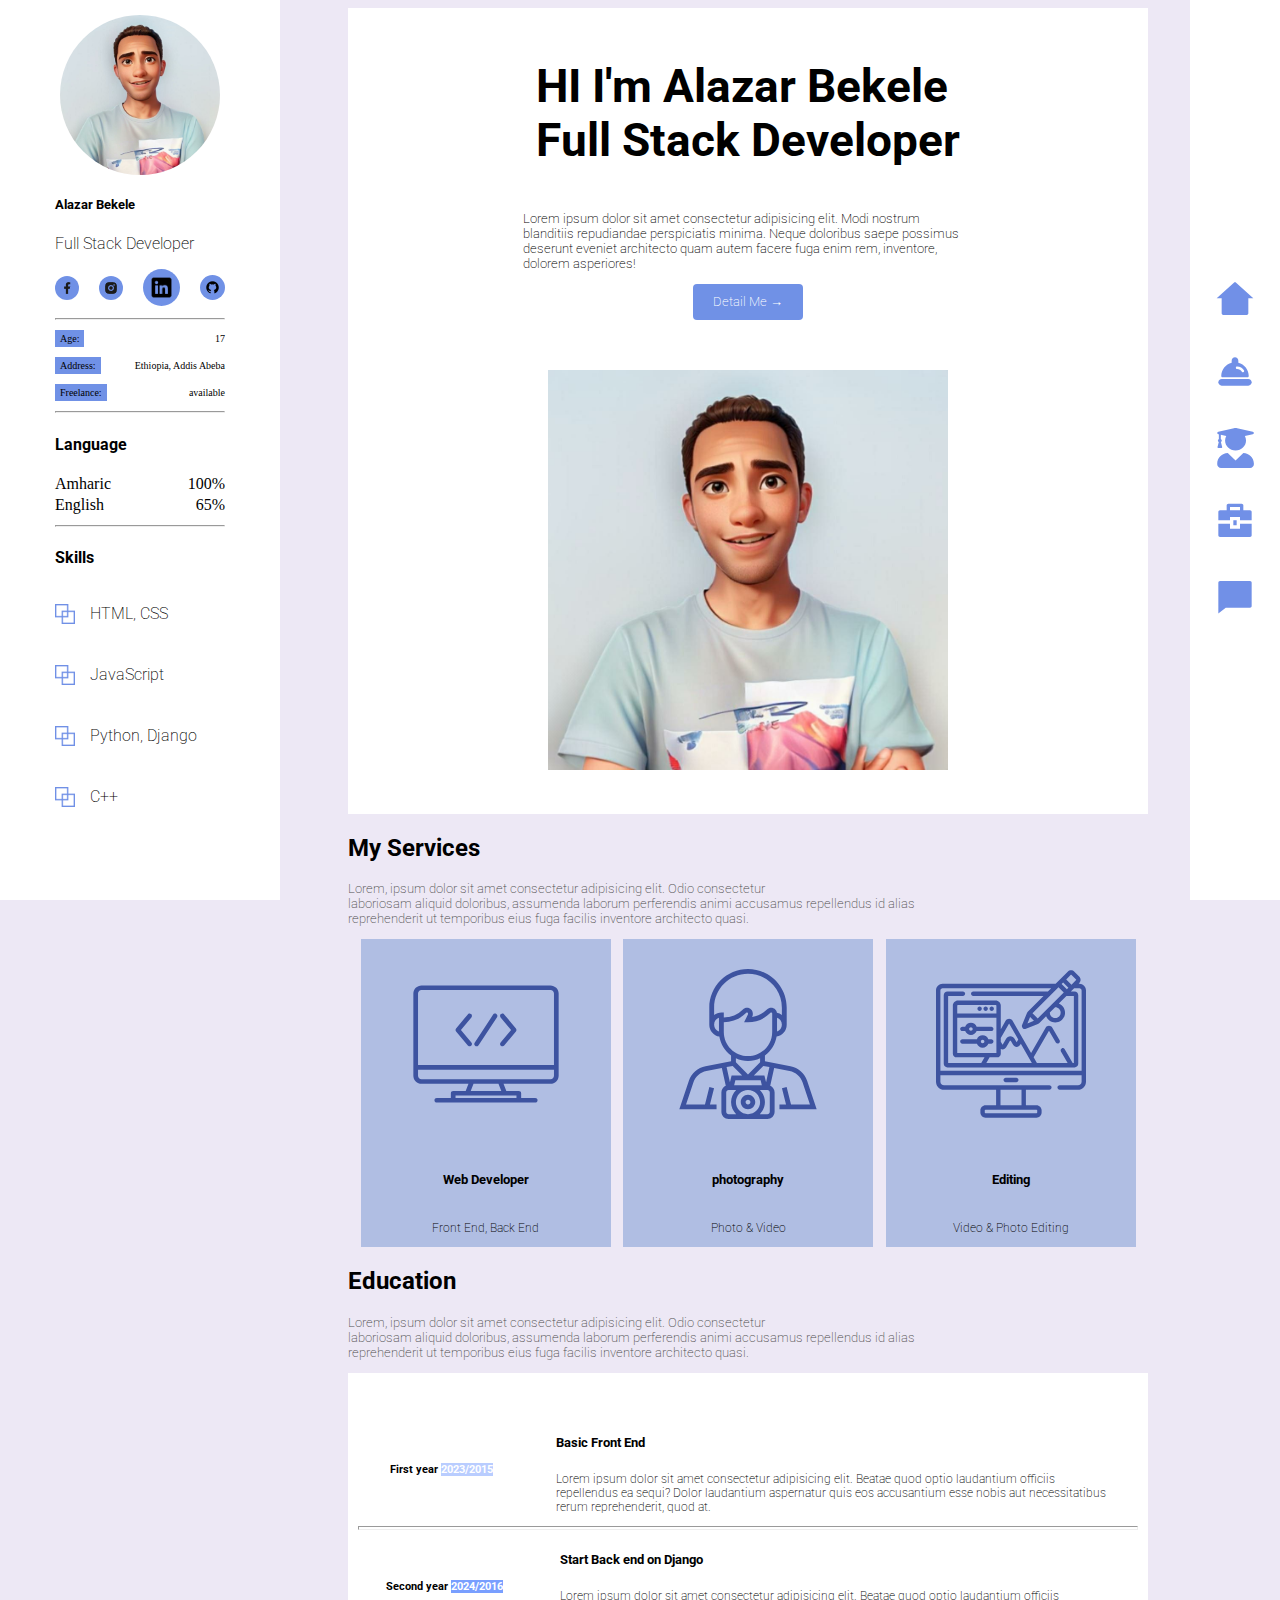
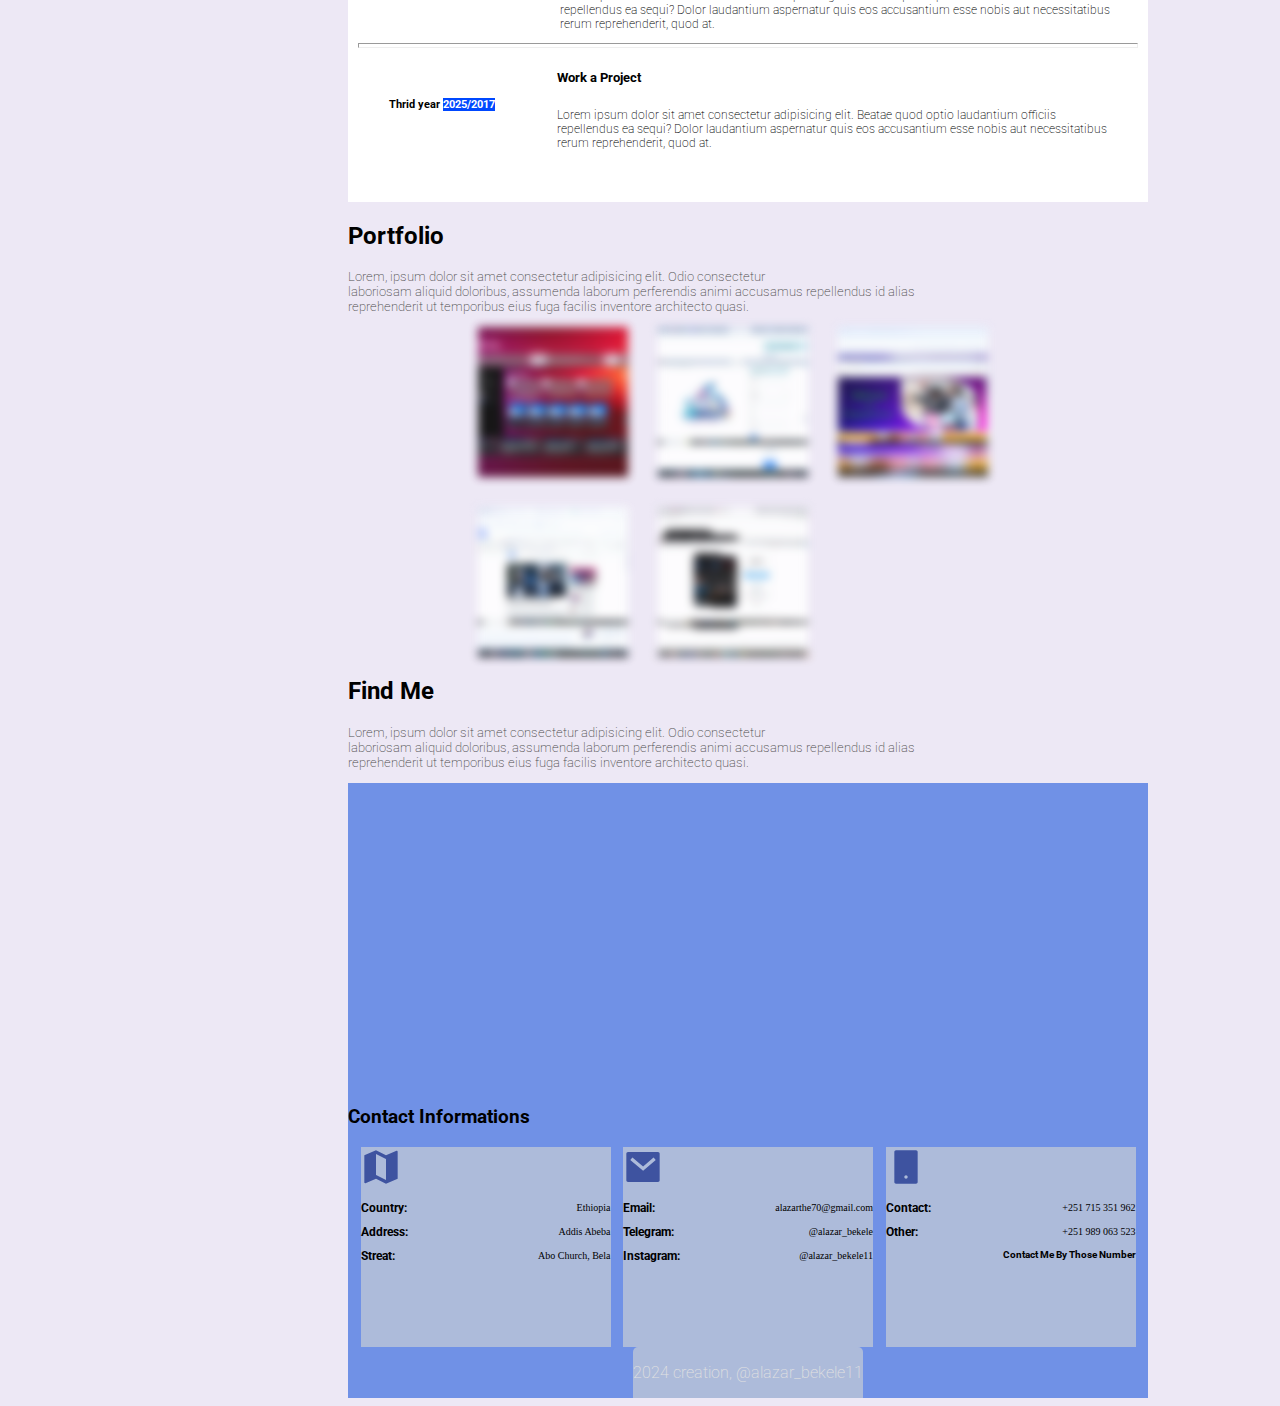
==== index.html @ e0a1e21d "onclick JS side bar" ====
<!DOCTYPE html>
<html lang="en">

<head>

    <meta charset="UTF-8">
    <meta name="viewport" content="width=device-width, initial-scale=1.0">
    
    <title>Alazar Bekele Portfolio Site</title>

    <!-- X icon -->
     <link style="border-radius: 50%;" rel="shortcut icon" type="x-icon" href="Container/Xicon/Myimage.jpg">

    <!-- CSS Design Link -->
     <link rel="stylesheet" href="Container/Design.css">
     <link rel="stylesheet" href="Container/font.css">

    <!-- Responsive Design css link -->
     <link rel="stylesheet" href="Container/Responsive.css">

    <!-- font link -->
    <link rel="preconnect" href="https://fonts.googleapis.com">
    <link rel="preconnect" href="https://fonts.gstatic.com" crossorigin>
    <link href="https://fonts.googleapis.com/css2?family=Roboto:wght@700&display=swap" rel="stylesheet">


    <link rel="preconnect" href="https://fonts.googleapis.com">
    <link rel="preconnect" href="https://fonts.gstatic.com" crossorigin>
    <link href="https://fonts.googleapis.com/css2?family=Roboto:wght@200&display=swap" rel="stylesheet">

    <!-- Scroll cost -->

    <style>
        ::-webkit-scrollbar {
            width: 10px;
        }
        ::-webkit-scrollbar-track {
            background-color: transparent;
        }
        ::-webkit-scrollbar-thumb {
            background: #7091E6;
            border-radius: 10px;
        }
    </style>


     <!-- Bootstrap Letest -->
     <link href="https://cdn.jsdelivr.net/npm/bootstrap@5.0.2/dist/css/bootstrap.min.css" rel="stylesheet" integrity="sha384-EVSTQN3/azprG1Anm3QDgpJLIm9Nao0Yz1ztcQTwFspd3yD65VohhpuuCOmLASjC" crossorigin="anonymous">

     <script src="https://cdn.jsdelivr.net/npm/@popperjs/core@2.9.2/dist/umd/popper.min.js" integrity="sha384-IQsoLXl5PILFhosVNubq5LC7Qb9DXgDA9i+tQ8Zj3iwWAwPtgFTxbJ8NT4GN1R8p" crossorigin="anonymous"></script>
     <script src="https://cdn.jsdelivr.net/npm/bootstrap@5.0.2/dist/js/bootstrap.min.js" integrity="sha384-cVKIPhGWiC2Al4u+LWgxfKTRIcfu0JTxR+EQDz/bgldoEyl4H0zUF0QKbrJ0EcQF" crossorigin="anonymous"></script>



</head>

<body style="background-color: #EDE8F5;">

    
        <!-- <div class="loadingHear" id="loadID">

            <img class="MainLoading" src="Container/loading/loading.gif" alt="">

        </div> -->

    <div class="PortofiloContainer">


        <div class="sidebarContainer shadow-sm p-3 mb-5 bg-body">

            <div class="ContainerPofile" id="ContainerPofileID">

                <img class="ImageProfile" src="Container/Xicon/Myimage.jpg" alt="">

                <div>

                    <div class="text-center pt-3">

                        <h5 class="roboto">Alazar Bekele</h5>

                        <p class="roboto_light text-secondary">Full Stack Developer</p>

                    </div>


                  <div class="social_media_icons">

                    <a href="https://www.facebook.com/profile.php?id=61560886209060"><img class="social_icons" src="Container/Icon/social_media/facebook.png" alt=""></a>
                    <a href="https://www.instagram.com/alazar_bekele11/"><img class="social_icons" src="Container/Icon/social_media/instagram.png" alt=""></a>
                    <a href="https://www.linkedin.com/in/alazar-bekele-8aa7992b6/"><img style="width: 27px;" class="social_icons" src="Container/Icon/social_media/linkedin (2).png" alt=""></a>
                    <a href="https://github.com/AlazarBekele"><img class="social_icons" src="Container/Icon/social_media/github.png" alt=""></a>

                  </div>

                  <hr class="bg-primary">

                  <div class="aboutSide">

                    <p class="Detailabout"><span class="bgcolor">Age: </span><span>17</span></p>
                    <p class="Detailabout"><span class="bgcolor">Address: </span><span>Ethiopia, Addis Abeba</span></p>
                    <p class="Detailabout"><span class="bgcolor">Freelance: </span><span class="text-success">available</span></p>

                  </div>

                  <hr class="bg-primary">



                  <div class="pb-3">

                        <h4 class="roboto pb-3">Language</h4>

                        <div class="pb-3">

                            <div class="skillShow pb-1">

                                <label for="skill roboto_light">Amharic</label>

                                <label for="skill">100%</label>

                            </div>

                            <div class="progress" style="height: 3px;" id="skill">

                                <div class="progress-bar" role="progressbar" style="width: 100%;" aria-valuenow="25" aria-valuemin="0" aria-valuemax="100"></div>
        
                            </div>

                        </div>

                        <div class="pb-3">

                            <div class="skillShow pb-1">

                                <label for="skill roboto_light">English</label>

                                <label for="skill">65%</label>

                            </div>

                            <div class="progress" style="height: 3px;" id="skill">

                                <div class="progress-bar" role="progressbar" style="width: 65%;" aria-valuenow="25" aria-valuemin="0" aria-valuemax="100"></div>
        
                            </div>

                        </div>

                  </div>

                  <hr class="bg-primary">

                  <div>

                    <h4 class="roboto pb-3">Skills</h4>

                    <div class="">


                        <div class="skillholder">

                            <img class="iconsColor" src="Container/Icon/Skill/skill.png" alt="">
                            <p class="m-0 roboto_light">HTML, CSS</p>
    
                        </div>
                        
                        <div class="skillholder">
    
                            <img class="iconsColor" src="Container/Icon/Skill/skill.png" alt="">
                            <p class="m-0 roboto_light">JavaScript</p>
    
                        </div> 
    
                        <div class="skillholder">
    
                            <img class="iconsColor" src="Container/Icon/Skill/skill.png" alt="">
                            <p class="m-0 roboto_light">Python, Django</p>
    
                        </div> 
    
                        <div class="skillholder">
    
                            <img class="iconsColor" src="Container/Icon/Skill/skill.png" alt="">
                            <p class="m-0 roboto_light">C++</p>
    
                        </div> 


                    </div>

                  </div>



                </div>

            </div>

            <img oncli class="hum" id="humbergerIcon" onclick="SideBarHumMenu()" src="Container/Icon/Hum Berger/hub Berger.png" alt="">

        </div>



            <div class="ContainerMainRight pt-5">


                <div class="MainBody">


                    <div data-bs-spy="scroll" data-bs-target="#list-example" data-bs-offset="0" class="scrollspy-example" tabindex="0">
                        
                    
                            <div>


                                <div class="backgroundColor landing_page " id="list-item-1">

                                    <div class="textContainer">

        
                                        <h1 class="roboto landingText">HI I'm Alazar Bekele <br> <span class="text-primary">Full Stack </span>Developer</h1>
        
                                        <p class="aboutMe roboto_light">Lorem ipsum dolor sit amet consectetur adipisicing elit. Modi nostrum blanditiis repudiandae perspiciatis minima. Neque doloribus saepe possimus deserunt eveniet architecto quam autem facere fuga enim rem, inventore, dolorem asperiores!</p>
        
                                        <div>
        
                                            <a class="text-decoration-none text-light" href="https://github.com/AlazarBekele"><button class="DetailME roboto_light">Detail Me →</button></a>
        
                                        </div>
        
                                    </div>
        
                                    <div class="landingPageImage">
        
                                        <img class="landingIMG" src="Container/Xicon/Myimage.jpg">
        
                                    </div>
        
                                </div>
        
        
                                <div class="service" id="list-item-2">
        
                                    <div class="servgird pb-5">
        
                                        <h2 class="text-center roboto pt-5 pb-2">My Services</h2>
            
                                        <p class="text-center roboto_light serviceText">Lorem, ipsum dolor sit amet consectetur adipisicing elit. Odio consectetur <br> laboriosam aliquid doloribus, assumenda laborum perferendis animi accusamus repellendus id alias <br> reprehenderit ut temporibus eius fuga facilis inventore architecto quasi.</p>
            
                                    </div>
            
            
                                    <div class="CardFlex pb-3">
            
                                        <div class="CardContainer">
            
                                            <div class="Card1">
                
                                                <img class="CardFilter" src="Container/Icon/Service/coding.svg">
                
                                                <h5 class="roboto text-center">Web Developer</h5>
                
                                                <p class="roboto_light cardText text-center text-dark">Front End, Back End</p>
                
                                            </div>
                
                                        </div>
                
                                        <div class="CardContainer">
                
                                            <div class="Card1">
                
                                                <img class="CardFilter" src="Container/Icon/Service/Photographer.svg">
                
                                                <h5 class="roboto text-center">photography</h5>
                
                                                <p class="roboto_light cardText text-center text-dark">Photo & Video</p>
                
                                            </div>
                
                                        </div>
                
                                        <div class="CardContainer">
                
                                            <div class="Card1">
                
                                                <img class="CardFilter" src="Container/Icon/Service/illustration.svg">
                
                                                <h5 class="roboto text-center">Editing</h5>
                
                                                <p class="roboto_light cardText text-center text-dark">Video & Photo Editing</p>
                
                                            </div>
                
                                        </div>
            
                                    </div>
        
                                </div>
        
                            
                                <div class="EducationSection pb-5" id="list-item-3">

                                    <div class="servgird">

                                        <h2 class="text-center roboto pt-5 pb-2">Education</h2>
            
                                        <p class="text-center roboto_light serviceText pb-5">Lorem, ipsum dolor sit amet consectetur adipisicing elit. Odio consectetur <br> laboriosam aliquid doloribus, assumenda laborum perferendis animi accusamus repellendus id alias <br> reprehenderit ut temporibus eius fuga facilis inventore architecto quasi.</p>

                                    </div>
        
                                    
        
                                    <div class="EducationContainer">
        
                                        <div class="EducationFlex p-4">
        
                                            <div>
        
                                                <h6 class="roboto">First year <span class="p-1 datebg1">2023/2015</span></h6>
        
                                            </div>
        
                                            <div>
        
                                                <h5 class="roboto">Basic Front End</h5>
        
                                                <p class="EducationDetail roboto_light">Lorem ipsum dolor sit amet consectetur adipisicing elit. Beatae quod optio laudantium officiis repellendus ea sequi? Dolor laudantium aspernatur quis eos accusantium esse nobis aut necessitatibus rerum reprehenderit, quod at.</p>
        
                                            </div>
        
                                        </div>
        
        
                                        <hr style="height: 2px;" class="w-50 hrFlex bg-primary">
        
        
                                        <div class="EducationFlex p-4">
        
                                            <div>
        
                                                <h6 class="roboto">Second year <span class="p-1 datebg2">2024/2016</span></h6>
        
                                            </div>
        
                                            <div>
        
                                                <h5 class="roboto">Start Back end on Django</h5>
        
                                                <p class="EducationDetail roboto_light">Lorem ipsum dolor sit amet consectetur adipisicing elit. Beatae quod optio laudantium officiis repellendus ea sequi? Dolor laudantium aspernatur quis eos accusantium esse nobis aut necessitatibus rerum reprehenderit, quod at.</p>
        
                                            </div>
        
                                        </div>
        
        
                                        <hr style="height: 3px;" class="w-50 hrFlex bg-primary">
        
        
                                        <div class="EducationFlex p-4">
        
                                            <div>
        
                                                <h6 class="roboto">Thrid year <span class="p-1 datebg3">2025/2017</span></h6>
        
                                            </div>
        
                                            <div>
        
                                                <h5 class="roboto">Work a Project</h5>
        
                                                <p class="EducationDetail roboto_light">Lorem ipsum dolor sit amet consectetur adipisicing elit. Beatae quod optio laudantium officiis repellendus ea sequi? Dolor laudantium aspernatur quis eos accusantium esse nobis aut necessitatibus rerum reprehenderit, quod at.</p>
        
                                            </div>
        
                                        </div>
        
                                    </div>
        
                                </div>
        
        
                                <div class="PortfolioSections pb-5" id="list-item-4">

                                    <div class="servgird">

                                            <h2 class="roboto text-center">Portfolio</h2>
            
                                        <p class="text-center roboto_light serviceText">Lorem, ipsum dolor sit amet consectetur adipisicing elit. Odio consectetur <br> laboriosam aliquid doloribus, assumenda laborum perferendis animi accusamus repellendus id alias <br> reprehenderit ut temporibus eius fuga facilis inventore architecto quasi.</p>

                                    </div>
        
                                    
        
                                    <div class="PortfolioContainer pt-5">
        
                                        <div class="portoContainer">
        
                                            <img class="ProtImg" src="Container/Icon/IMGPortfolio/prot1.jpg" alt="">
                                            <img class="ProtImg" src="Container/Icon/IMGPortfolio/porto2.jpg">
                                            <img class="ProtImg" src="Container/Icon/IMGPortfolio/porto3.jpg">
                                            <img class="ProtImg" src="Container/Icon/IMGPortfolio/porto4.jpg">
                                            <img class="ProtImg" src="Container/Icon/IMGPortfolio/porto5.jpg">
                                            
                                        </div>
        
                                    </div>
                                    
                                </div>


                            </div>
                            

                    </div>

                            
                        
                        <div class="MapContainer pt-4" id="list-item-5">

                            <div class="servgird">

                                    <h2 class="roboto text-center">Find Me</h2>
            
                                <p class="text-center roboto_light serviceText pb-5">Lorem, ipsum dolor sit amet consectetur adipisicing elit. Odio consectetur <br> laboriosam aliquid doloribus, assumenda laborum perferendis animi accusamus repellendus id alias <br> reprehenderit ut temporibus eius fuga facilis inventore architecto quasi.</p>

                            </div>

                            

                            <div class="Map">

                                <iframe class="MainMap" src="https://www.google.com/maps/embed?pb=!1m18!1m12!1m3!1d3827.2743149105872!2d38.7778755748844!3d9.050718641011494!2m3!1f0!2f0!3f0!3m2!1i1024!2i768!4f13.1!3m3!1m2!1s0x164b8fa039121d0f%3A0x222d2a75f9a72a03!2sAbo%20Church%2C%20Addis%20Ababa!5e1!3m2!1sen!2set!4v1737661080186!5m2!1sen!2set" width="400" height="300" style="border:0;" allowfullscreen="" loading="lazy" referrerpolicy="no-referrer-when-downgrade"></iframe>

                                <h3 class="text-center text-light roboto pt-2 pb-4">Contact Informations</h3>

                                <div class="ContactFlexCOntainer pb-5">

                                    <div class="ContactCard">
    
                                        <div class="ContactInfo p-4">
    
                                            <div class="d-flex justify-content-center pb-3">
    
                                                <img class="locationIcon" src="Container/Icon/Footer/location.svg" alt="">
    
                                            </div>
    
    
                                                <div class="aboutSide">
    
                                                    <p class="Detailabout"><span class="roboto contSize">Country: </span><span>Ethiopia</span></p>
                                                    <p class="Detailabout"><span class="roboto contSize">Address: </span><span>Addis Abeba</span></p>
                                                    <p class="Detailabout"><span class="roboto contSize">Streat: </span><span class="">Abo Church, Bela</span></p>
                                
                                                </div>
    
                                        </div>
    
                                    </div>
    
                                    
    
                                    <div class="ContactCard">
        
                                        <div class="ContactInfo p-4">
    
                                            <div class="d-flex justify-content-center pb-3">
    
                                                <img class="locationIcon" src="Container/Icon/Footer/mail.svg" alt="">
    
                                            </div>
    
    
                                                <div class="aboutSide">
    
                                                    <p class="Detailabout"><span class="roboto contSize">Email: </span><span>alazarthe70@gmail.com</span></p>
                                                    <p class="Detailabout"><span class="roboto contSize">Telegram: </span><span>@alazar_bekele</span></p>
                                                    <p class="Detailabout"><span class="roboto contSize">Instagram: </span><span class="">@alazar_bekele11</span></p>
                                
                                                </div>
    
                                        </div>
    
                                    </div>
    
    
    
                                    <div class="ContactCard">
        
                                        <div class="ContactInfo p-4">
    
                                            <div class="d-flex justify-content-center pb-3">
    
                                                <img class="locationIcon" src="Container/Icon/Footer/Mobile.svg" alt="">
    
                                            </div>
    
    
                                                <div class="aboutSide">
    
                                                    <p class="Detailabout"><span class="roboto contSize">Contact: </span><span>+251 715 351 962</span></p>
                                                    <p class="Detailabout"><span class="roboto contSize">Other: </span><span>+251 989 063 523</span></p>
                                                    <p class="Detailabout"><span class="roboto contSize"></span><span class="roboto">Contact Me By Those Number</span></p>
                                
                                                </div>
    
                                        </div>
    
                                    </div>

                                </div>


                                <div class="FinalFooterMessage">

                                    <div class="FooterContainer w-75 p-2">

                                        <p class="text-center m-0 roboto_light">2024 creation, @alazar_bekele11</p>

                                    </div>

                                </div>
    
                            </div>

                        </div>

        
                </div>


        
                <div class="rightBar">
        


                        <div id="list-example" class="FlexIcon">
                            <a href="#list-item-1"><img class="rightIconID" src="Container/Icon/RightBar/Home.svg" alt=""></a>
                            <a href="#list-item-2"><img class="rightIconID" class="serviceIC" src="Container/Icon/RightBar/service.svg" alt=""></a>
                            <a href="#list-item-3"><img class="rightIconID" src="Container/Icon/RightBar/cv.svg" alt=""></a>
                            <a href="#list-item-4"><img class="rightIconID" src="Container/Icon/RightBar/Portfolio.svg" alt=""></a>
                            <a href="#list-item-5"><img class="rightIconID" src="Container/Icon/RightBar/Contact.svg" alt=""></a>
                          </div>

                    
        
                </div>


            </div>



    </div>

    <script src="Container/function.js"></script>
    
</body>
</html>
---- Container/Design.css ----
body {
    padding-left: 350px;
}

/*  */

.hum {
    width: 25px;
    display: none;
}

.ContainerPofile {
    display: flex;
    flex-direction: column;
    justify-content: center;
    align-items: center;
}

.ImageProfile {
    width: 160px;
    border-radius: 50%;
    margin-top: 15px;
}
.sidebarContainer {
    display: flex;
    flex-direction: column;
    position: fixed;
    top: 0;
    left: 0;
    background-color: white;
    height: 100vh;
    width: 280px;
    overflow-y: auto;
    overflow-x: hidden;
}


/*  */

.backgroundColor {
    background-color: white;
}


/*  */

.ContainerMainRight {
    display: grid;
    grid-template-columns: 1fr 200px;
    gap: 10px;
}


/*  */

.landingIMG {
    width: 400px;
}

.landing_page {
    display: flex;
    justify-content: center;
    align-items: center;
}
.landingText {
    font-size: 46px;
}
.aboutMe {
    display: grid;
    grid-template-columns: 450px;
    font-size: 13px;
}
.DetailME {
    border: none;
    background-color: #7091E6;
    color: white;
    border-radius: 4px;
    padding: 10px 20px 10px 20px;
    font-size: 13px;
}

/*  */

.social_media_icons {
    display: flex;
    justify-content: space-around;
    align-items: center;
    gap: 20px;
}

.social_icons {
    background-color: #7091E6;
    padding: 5px;
    border-radius: 50%;
}

/*  */

.Detailabout {
    font-size: 13px;
    display: flex;
    justify-content: space-between;
    align-items: center;
}

.bgcolor {
    background-color: #7091E6;
    padding: 3px 5px 3px 5px;
}

.skillShow {
    display: flex;
    justify-content: space-between;
    align-items: center;
}

.skillholder {
    display: flex;
    align-items: center;
    gap: 15px;
    padding-bottom: 10px;
}

.iconsColor {
    filter: brightness(0) saturate(100%) invert(73%) sepia(40%) saturate(5207%) hue-rotate(196deg) brightness(91%) contrast(98%);
    width: 20px;
}


/*  */

.serviceText {
    font-size: 13px;
    color: rgb(80, 80, 80);
}

/*  */

.Card1 {
    width: 300px;
    background-color: #b0bee3;
    display: flex;
    flex-direction: column;
    justify-content: center;
    align-items: center;
}

.CardFilter {
    filter: brightness(0) saturate(100%) invert(31%) sepia(13%) saturate(2984%) hue-rotate(190deg) brightness(97%) contrast(90%);
    padding: 30px;
    width: 200px;
}

.cardText {
    font-size: 12px;
}

.CardFlex {
    display: flex;
    justify-content: space-evenly;
    align-items: center;
}

/*  */

.ProtImg {
    width: 200px;
    filter: blur(5px);
}

.ProtImg:hover {
    filter: blur(0px);
    transition: 0.5s;
    cursor: pointer;
}

.PortfolioContainer {
    display: flex;
    justify-content: center;
    align-items: center;
}

.portoContainer {
    display: grid;
    grid-template-columns: 230px 230px 230px 230px;
    row-gap: 30px;
    opacity: 90%;
}


/*  */

.rightBar {
    position: fixed;
    top: 0;
    right: 0;
    background-color: white;
    height: 100vh;
    width: 110px;
}


/*  */


.EducationContainer {
    background-color: white;
    padding: 40px 10px 40px 10px;
}

.EducationFlex {
    display: flex;
    justify-content: space-around;
    align-items: center;
}

.EducationDetail {
    display: grid;
    grid-template-columns: 550px;
    font-size: 12px;
}

.datebg1 {
    background-color: #b9cdff;
    color: white;
}

.datebg2 {
    background-color: #799fff;
    color: white;
}

.datebg3 {
    background-color: #0048ff;
    color: white;
}

.hrFlex {
    margin: auto;
}


/*  */

.Map {
    background-color: #7091E6;
}

.MainMap {
    width: 100%;
    margin: 0;
}

.ContactInfo {
    width: 290px;
    height: 230px;
    background-color: #ADBBDA;
}

.locationIcon {
    width: 60px;
    filter: brightness(0) saturate(100%) invert(30%) sepia(22%) saturate(2368%) hue-rotate(196deg) brightness(94%) contrast(87%);
}

.ContactCard {
    display: flex;
    justify-content: center;
    align-items: center;
}

.coreContact {
    display: flex;
    justify-content: space-between;
    align-items: center;
    gap: 80px;
}

.contSize {
    font-size: 15px;
}

.ContactFlexCOntainer {
    display: flex;
    justify-content: space-evenly;
    align-items: center;
}

.FinalFooterMessage {
    display: flex;
    justify-content: center;
    align-items: center;
}

.FooterContainer {
    background-color: #ADBBDA;
    color: rgb(225, 225, 225);
    border-top-left-radius: 5px;
    border-top-right-radius: 5px;
}


/*  */

.rightBar {
    display: flex;
    justify-content: center;
    align-items: center;
}

.serviceIC {
    width: 20px;
}

.FlexIcon {
    display: flex;
    gap: 30px;
    justify-content: center;
    align-items: center;
    flex-direction: column;
}

.rightIconID {
    width: 40px;
    filter: brightness(0) saturate(100%) invert(77%) sepia(68%) saturate(4992%) hue-rotate(199deg) brightness(97%) contrast(86%);
}


/*  */


.loadingHear {
    background-color: #206dc7;
    width: 100%;
    height: 100vh;
    position: fixed;
    top: 0;
    left: 0;
    z-index: 1;
    display: flex;
    justify-content: center;
    align-items: center;
}

.Loadoff {
    display: none;
}

/*  */ 

.takeOut {
    display: block;
    position: relative;
}
---- Container/font.css ----
.roboto {
  font-family: "Roboto", serif;
  font-optical-sizing: auto;
  font-weight: 700;
  font-style: normal;
  font-variation-settings:
    "wdth" 100;
}


.roboto_light {
  font-family: "Roboto", serif;
  font-optical-sizing: auto;
  font-weight: 200;
  font-style: normal;
  font-variation-settings:
    "wdth" 100;
}
---- Container/Responsive.css ----
@media (max-width : 1400px) {
    body {
        padding-left: 320px;
    }
}

@media (max-width : 1370px) {
    body {
        padding-left: 295px;
    }
}

@media (max-width : 1360px) {
    body {
        padding-left: 290px;
    }
    .rightBar {
        width: 90px;
    }
}

@media (max-width : 1320px) {
    .landing_page {
        display: flex;
        flex-direction: column;
        align-items: center;
        justify-content: center;
        gap: 50px;
    }
    .textContainer {
        display: flex;
        flex-direction: column;
        justify-content: center;
        align-items: center;
        padding-top: 20px;
    }
    .landingPageImage{
        padding-bottom: 40px;
    }
    .ContainerMainRight {
        display: grid;
        grid-template-columns: 800px;
        padding-left: 50px;
    }
    .CardFilter {
        width: 150px;
    }
    .Card1 {
        width: 250px;
    }
    .ProtImg {
        width: 150px;
    }
    .portoContainer {
        display: grid;
        grid-template-columns: 180px 180px 180px;
        row-gap: 30px;
        opacity: 90%;
    }
    .locationIcon {
        width: 40px;
    }
    .Detailabout {
        font-size: 10px;
    }
    .contSize {
        font-size: 12px;
    }
    .ContactInfo {
        width: 250px;
        height: 200px;
    }
}

@media (max-width : 1255px) {
    body {
        padding-left: 260px;
    }
}

@media (max-width : 1215px) {
    body {
        padding-left: 320px;
    }
    .ContainerMainRight {
        grid-template-columns: 650px;
    }
    .CardFilter {
        width: 120px;
    }
    .Card1 {
        width: 200px;
    }
    .EducationDetail {
        grid-template-columns: 370px;
        font-size: 10px;
    }
    .ContactInfo {
        width: 200px;
        height: 200px;
    }
}

@media (max-width : 1175px) {
    body {
        padding-left: 300px;
    }
}

@media (max-width : 1130px) {
    body {
        padding-left: 270px;
    }
}

@media (max-width : 1090px) {
    body {
        padding-left: 250px;
    }
    .rightIconID {
        width: 25px;
    }
    .ContainerMainRight {
        grid-template-columns: 1fr 100px;
    }
}

@media (max-width : 1035px) {
    .ContactFlexCOntainer {
        flex-direction: column;
        row-gap: 30px;
    }
    .locationIcon {
        width: 60px;
    }
    .ContactInfo {
        width: 290px;
        height: 230px;
        border-radius: 10px;
    }
    .contSize {
        font-size: 15px;
    }
}

@media (max-width : 1015px) {
    body {
        padding-left: 290px;
    }
    .EducationFlex {
        flex-direction: column;
        row-gap: 20px;
    }
    .ContainerMainRight {
        display: grid;
        grid-template-columns: 500px;
    }
    .CardFlex {
        flex-direction: column;
        row-gap: 30px;
    }
    .CardFilter {
        filter: brightness(0) saturate(100%) invert(31%) sepia(13%) saturate(2984%) hue-rotate(190deg) brightness(97%) contrast(90%);
        padding: 30px;
        width: 200px;
    }
    .Card1 {
        width: 300px;
        background-color: #b0bee3;
        display: flex;
        flex-direction: column;
        justify-content: center;
        align-items: center;
    }

}

@media (max-width : 980px) {
    body {
        padding-left: 270px;
    }

    .portoContainer {
        grid-template-columns: 230px 230px;
    }
    .PortfolioContainer {
        padding-left: 20px;
    }
}


@media (max-width : 950px) {
    .ContainerPofile {
        display: none;
    }
    .sidebarContainer {
        width: 100px;
    }
    body {
     padding-left: 180px;       
    }
    .hum {
        display: block;
        filter: brightness(0) saturate(100%) invert(73%) sepia(40%) saturate(5207%) hue-rotate(196deg) brightness(91%) contrast(98%);
    width: 20px;
    }
    .show {
        
    }
}

@media (max-width : 915px) {
    body {
        padding-left: 150px;
    }
}

@media (max-width : 850px) {
    body {
        padding-left: 130px;
    }
}

@media (max-width : 800px) {
    body {
        padding-left: 100px;
    }
}

@media (max-width : 760px) {
    body {
        padding-left: 80px;
    }
}

@media (max-width : 740px) {
    body {
        padding-left: 60px;
    }
    .sidebarContainer {
        width: 80px;
    }
}

@media (max-width : 710px) {
    body {
        padding-left: 50px;
    }
    .sidebarContainer {
        width: 80px;
    }
}

@media (max-width : 700px) {
    body {
        padding-left: 35px;
    }
    .sidebarContainer {
        width: 60px;
    }
}

@media (max-width : 680px) {
    body {
        padding-left: 60px;
    }
    .sidebarContainer {
        width: 80px;
    }
    .ContainerMainRight {
        grid-template-columns: 460px;
    }
    .rightIconID {
        width: 18px;
    }
    .rightBar {
        width: 70px;
    }
    .landingText {
        font-size: 40px;
    }
    .aboutMe {
        grid-template-columns: 400px;
        font-size: 11px;
        text-align: center;
    }
}

@media (max-width : 650px) {
    .sidebarContainer {
        width: 50px;
    }
    body {
        padding-left: 35px;
    }
}


@media (max-width : 630px) {
    body {
        padding-left: 25px;
    }
    .rightBar { 
        width: 60px;
    }
    .serviceText {
        font-size: 11px;
        display: grid;
        grid-template-columns: 350px;
    }
    .servgird {
        display: flex;
        justify-content: center;
        align-items: center;
        flex-direction: column;
    }
}

@media (max-width : 600px) {
    .ContainerMainRight {
        grid-template-columns: 400px;
    }
    body {
        padding-left: 50px;
    }
    .landingText {
        font-size: 35px;
    }
    .aboutMe {
        font-size: 9px;
        grid-template-columns: 300px;
        padding-top: 15px;
    }
    .ProtImg {
        width: 200px;
    }
    .portoContainer {
        grid-template-columns: 230px;
    }
}

@media (max-width : 575px) {
    body {
        padding-left: 35px;
    }
}

@media (max-width : 555px) {
    body {
        padding-left: 20px;
    }
}

@media (max-width : 535px) {
    body {
        padding-left: 10px;
    }
}

@media (max-width : 525px) {
    body {
        padding-left: 20px;
    }
    .ContainerMainRight {
        grid-template-columns: 350px;
    }
    .landingIMG {
        width: 300px;
    }
    .serviceText {
        grid-template-columns: 300px;
        text-align: center;
    }
    .serviceText {
        font-size: 10px;
    }
    .EducationDetail {
        grid-template-columns: 300px;
        font-size: 10px;
    }
}

@media (max-width : 490px) {
    body {
        padding-left: 15px;
    }
}

@media (max-width : 480px) {
    .rightBar {
        width: 40px;
    }
    body {
        padding-left: 20px;
    }
}

@media (max-width : 460px) {
    body {
        padding-left: 10px;
    }
}

@media (max-width : 455px) {
    .ContainerMainRight {
        grid-template-columns: 300px;
    }
    .landingIMG {
        width: 250px;
    }
    .serviceText {
        grid-template-columns: 260px;
        text-align: center;
    }
    .serviceText {
        font-size: 10px;
    }
    .EducationDetail {
        grid-template-columns: 260px;
        font-size: 10px;
    }
    .landingText {
        font-size: 30px;
    }
    .aboutMe {
        grid-template-columns: 260px;
        padding-top: 10px;
    }
    body {
        padding-left: 30px;
    } 
}

@media (max-width : 430px)  {
    body {
        padding-left: 20px;
    }
}

@media (max-width : 415px) {
    body {
        padding-left: 5px;
    }
    .sidebarContainer {
        width: 40px;
    }
}

@media (max-width : 400px) {
    body {
        padding-left: 0px;
    }
}
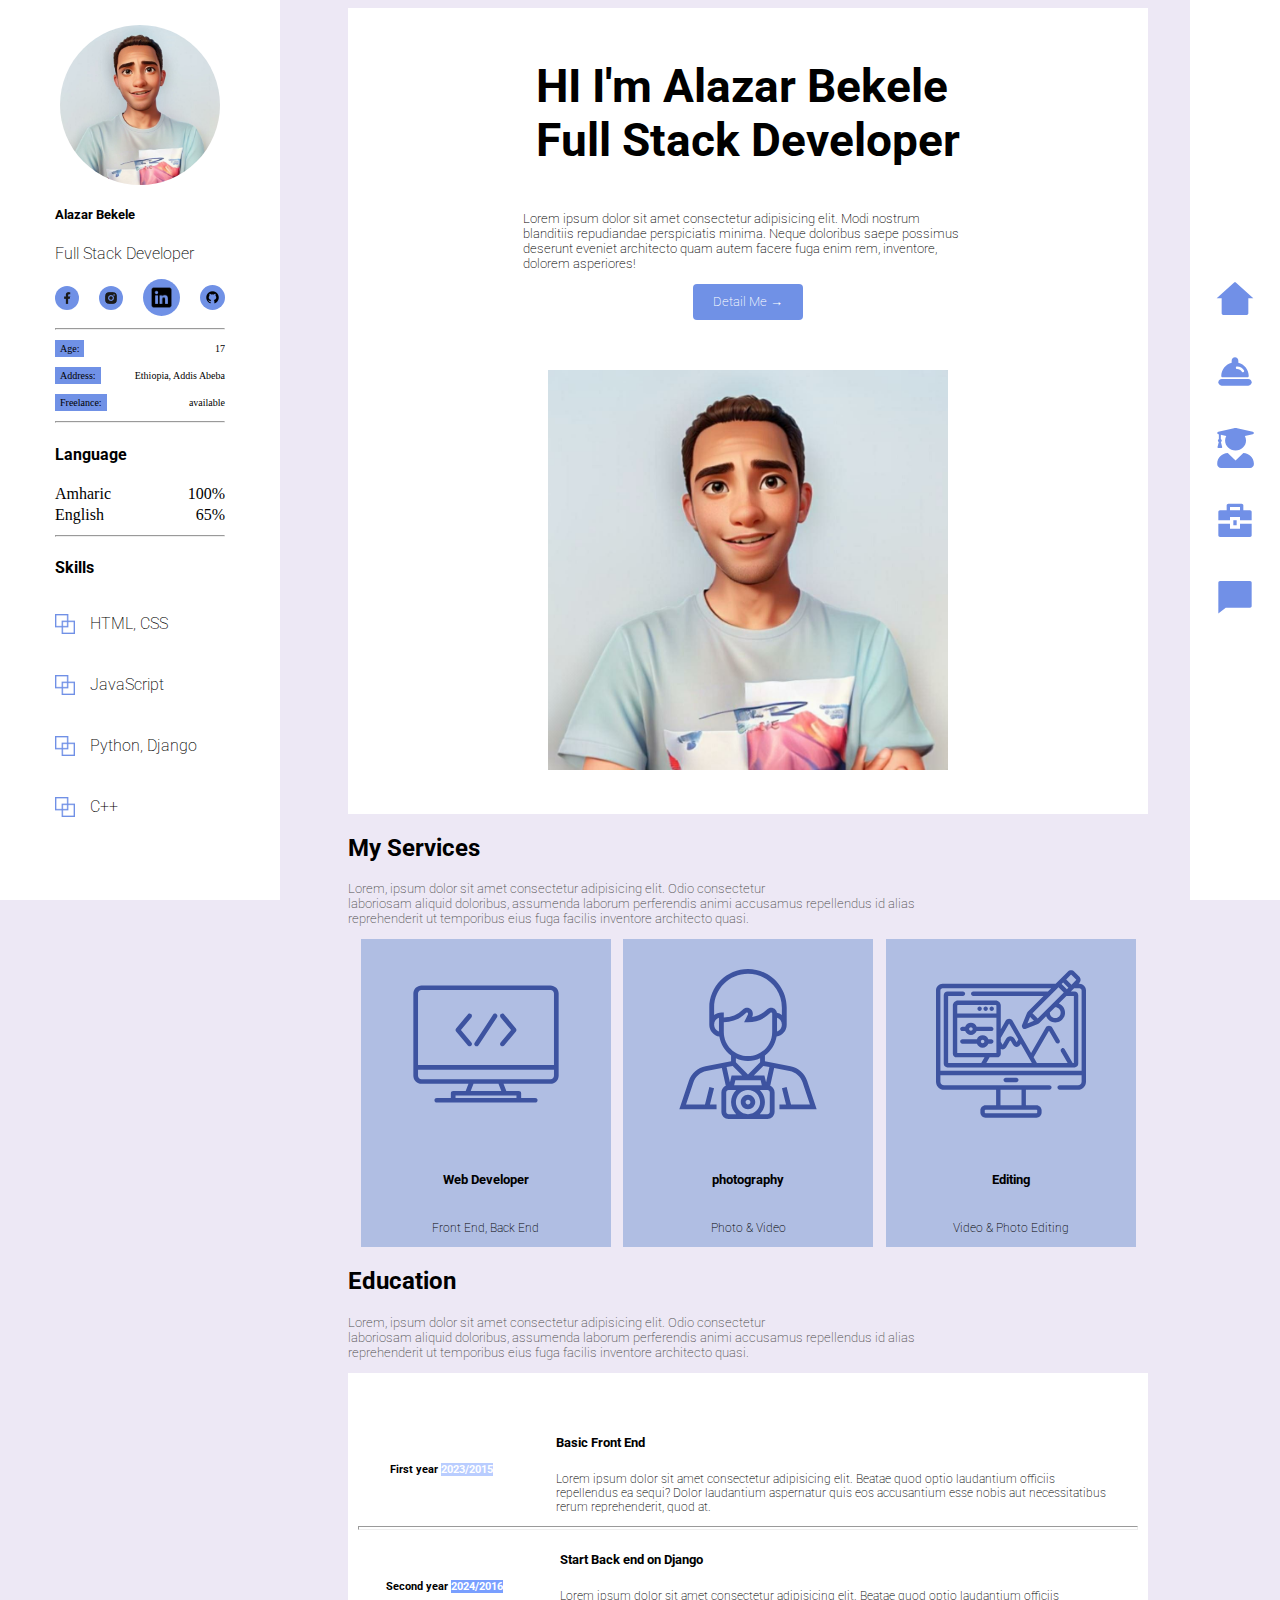
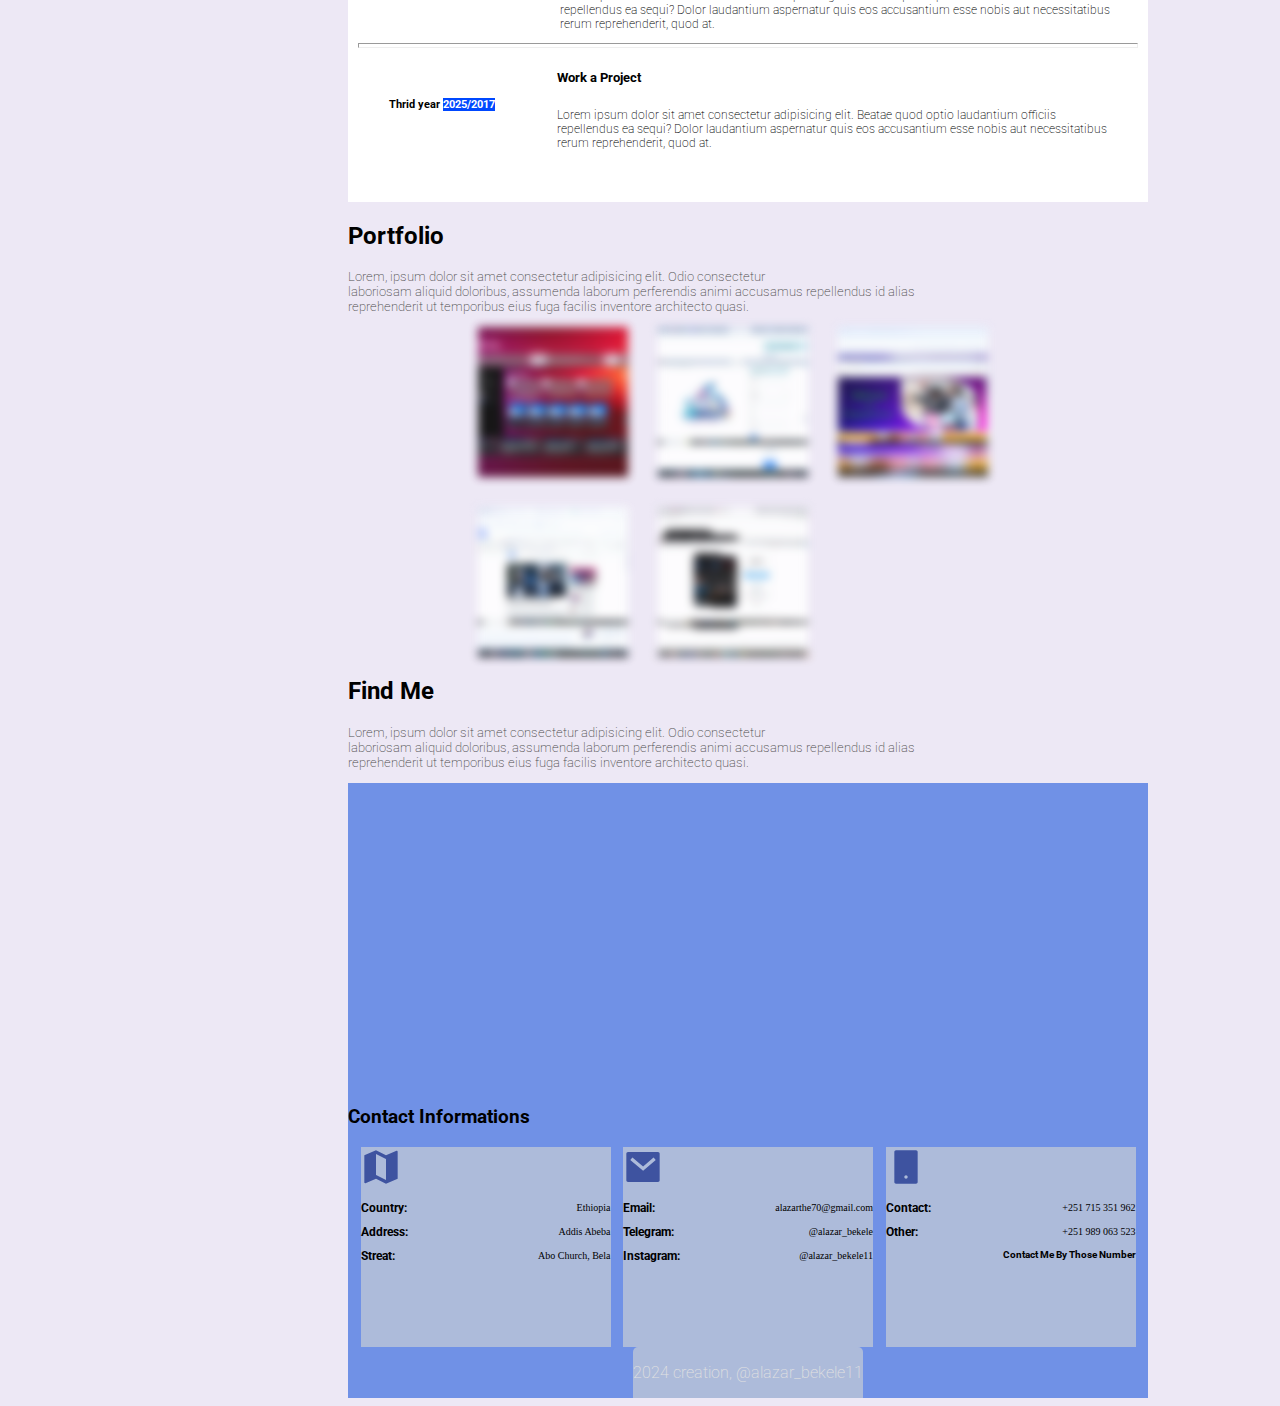
==== commit beb34be9: "Finsh my website..." ====
--- a/index.html
+++ b/index.html
@@ -66,7 +66,15 @@
     <div class="PortofiloContainer">
 
 
-        <div class="sidebarContainer shadow-sm p-3 mb-5 bg-body">
+        <div class="sidebarContainer shadow-sm p-3 mb-5 bg-body" id="sidebarContainerID">
+
+            <div class="iconsFlex">
+
+                <img class="hum" id="humbergerIcon" onclick="SideBarHumMenu()" src="Container/Icon/Hum Berger/hub Berger.png" alt="">
+                <img class="cancleBtn" id="cancleID" onclick="removeClass()" src="Container/Icon/Hum Berger/cancle.png" alt="">
+
+            </div>
+
 
             <div class="ContainerPofile" id="ContainerPofileID">
 
@@ -195,8 +203,6 @@
                 </div>
 
             </div>
-
-            <img oncli class="hum" id="humbergerIcon" onclick="SideBarHumMenu()" src="Container/Icon/Hum Berger/hub Berger.png" alt="">
 
         </div>
 
@@ -555,6 +561,9 @@
 
     </div>
 
+
+    
+
     <script src="Container/function.js"></script>
     
 </body>
--- a/Container/Design.css
+++ b/Container/Design.css
@@ -350,5 +350,51 @@
 
 .takeOut {
     display: block;
-    position: relative;
+}
+
+.takeOutCan {
+    display: none;
+}
+
+.cancleBtn {
+    width: 35px;
+    filter: brightness(0) saturate(100%) invert(77%) sepia(68%) saturate(4992%) hue-rotate(199deg) brightness(97%) contrast(86%);
+    display: none;
+}
+
+.off {
+    display: none;
+}
+
+.offCan {
+    display: none;
+}
+
+.on {
+    width: 35px;
+    filter: brightness(0) saturate(100%) invert(77%) sepia(68%) saturate(4992%) hue-rotate(199deg) brightness(97%) contrast(86%);
+    margin-left: 20px;
+    margin-top: 10px;
+}
+
+.increaseWidCan {
+        display: flex;
+        flex-direction: column;
+        position: fixed;
+        top: 0;
+        left: 0;
+        background-color: white;
+        height: 100vh;
+        width: 50px;
+        overflow-y: auto;
+        overflow-x: hidden;
+}
+
+/*  */ 
+
+.iconsFlex {
+    display: flex;
+    justify-content: center;
+    align-items: center;
+    padding-top: 10px;
 }--- a/Container/Responsive.css
+++ b/Container/Responsive.css
@@ -205,8 +205,26 @@
         filter: brightness(0) saturate(100%) invert(73%) sepia(40%) saturate(5207%) hue-rotate(196deg) brightness(91%) contrast(98%);
     width: 20px;
     }
-    .show {
-        
+    .increaseWid {
+        display: flex;
+        flex-direction: column;
+        position: fixed;
+        top: 0;
+        left: 0;
+        background-color: white;
+        height: 100vh;
+        width: 280px;
+        overflow-y: auto;
+        overflow-x: hidden;
+    }
+    .Detailabout {
+        font-size: 10px;
+    }
+    .takeOut {
+        display: flex;
+        flex-direction: column;
+        justify-content: center;
+        align-items: center;
     }
 }
 
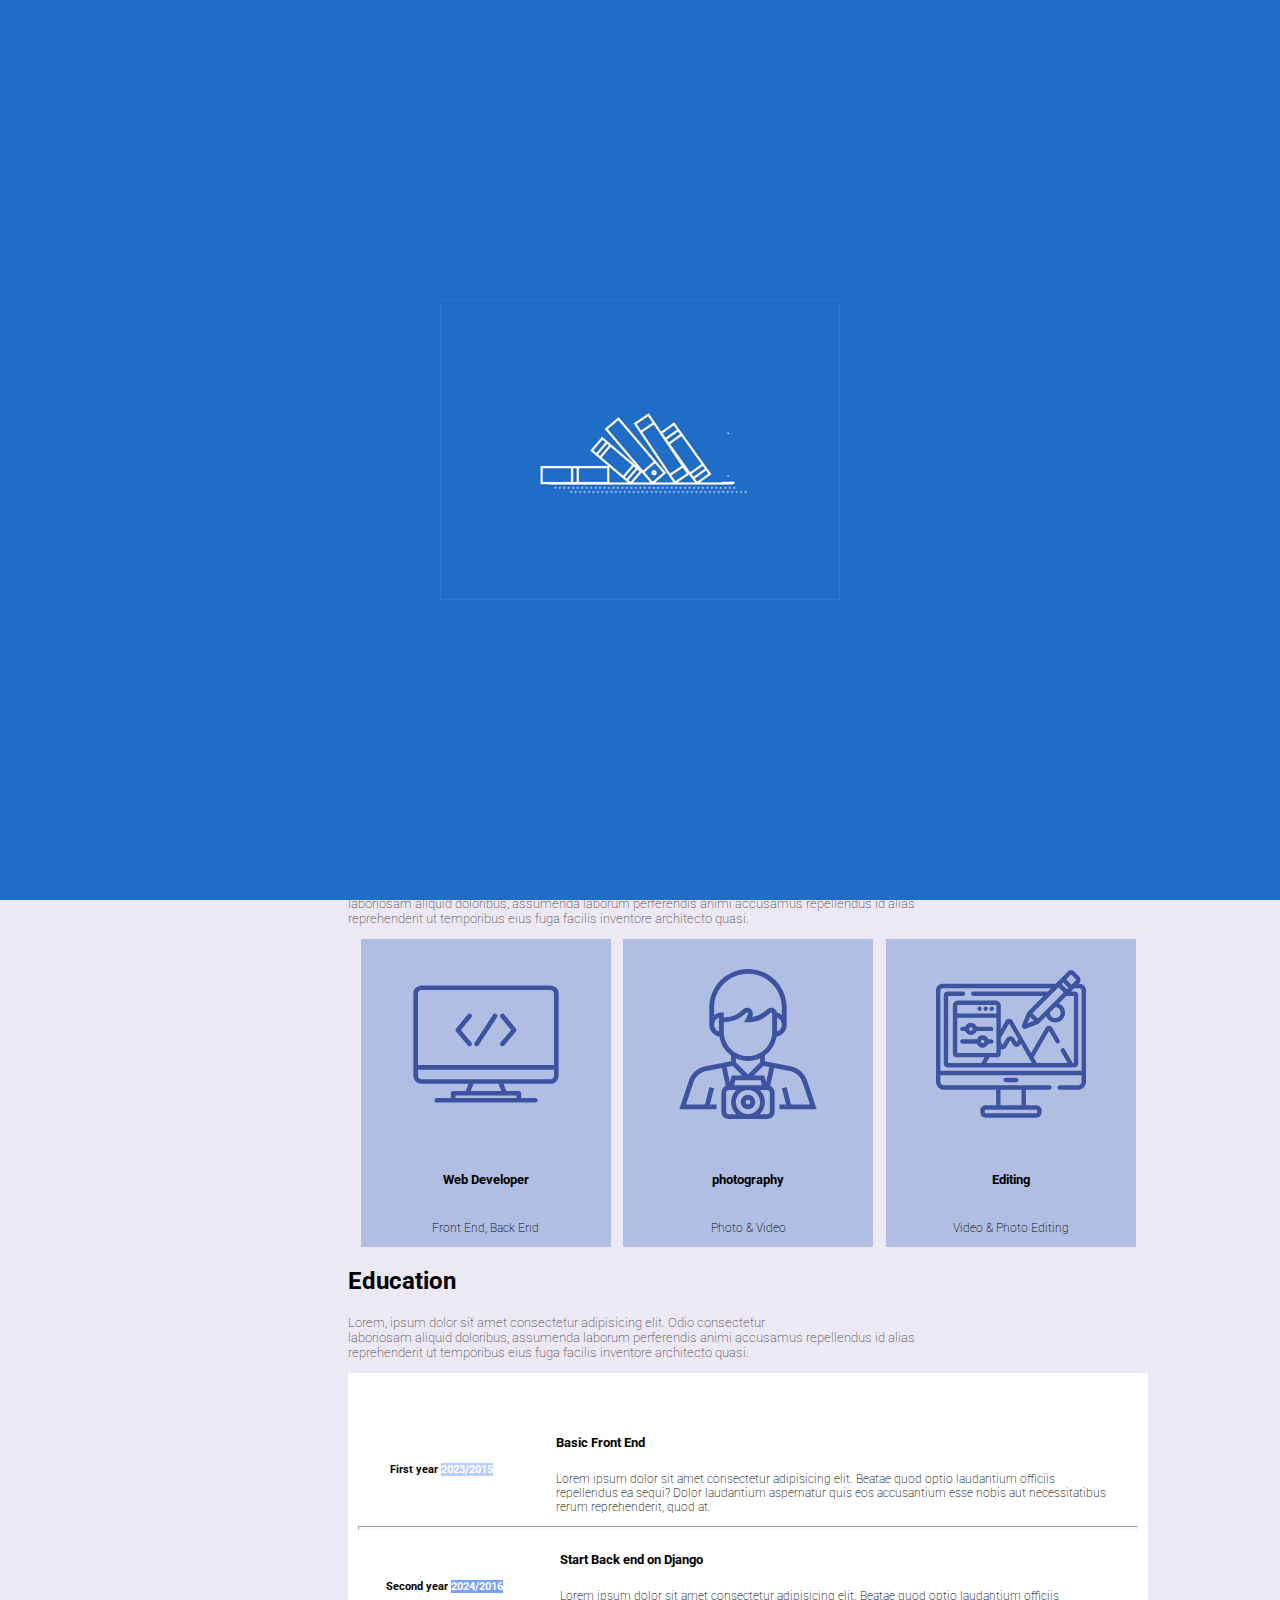
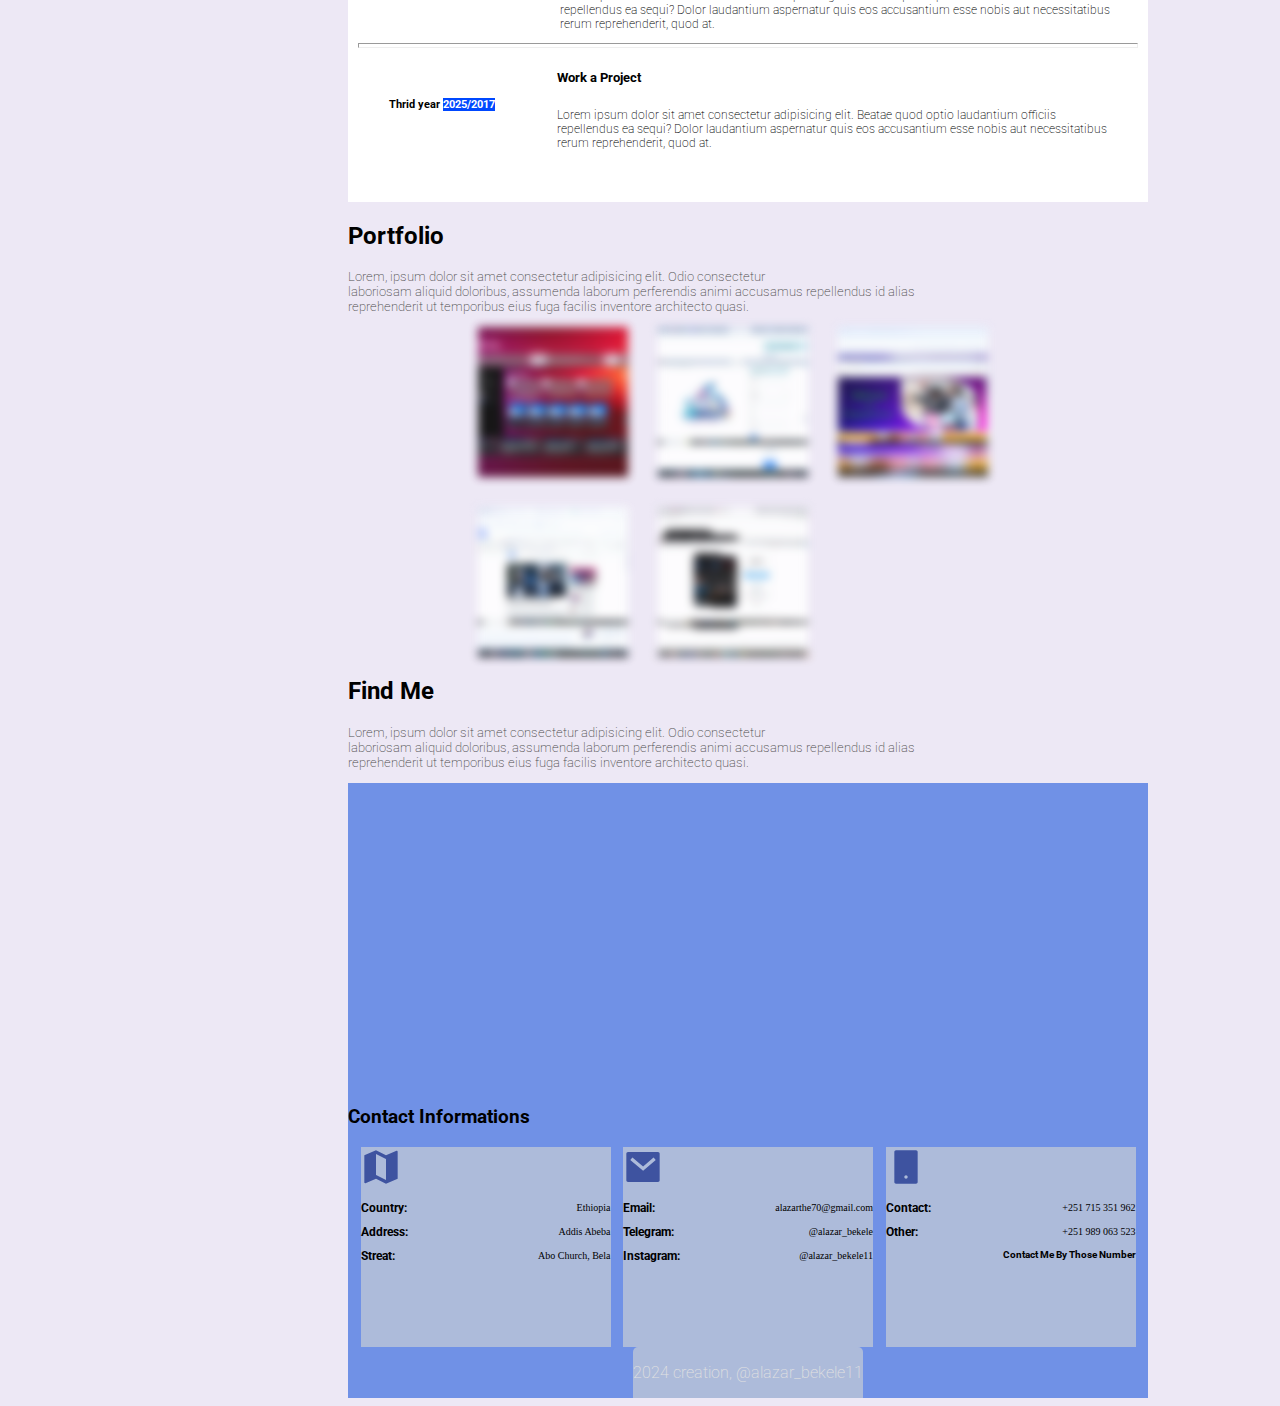
==== commit 864cc5fd: "Turn On load" ====
--- a/index.html
+++ b/index.html
@@ -57,11 +57,11 @@
 <body style="background-color: #EDE8F5;">
 
     
-        <!-- <div class="loadingHear" id="loadID">
+        <div class="loadingHear" id="loadID">
 
             <img class="MainLoading" src="Container/loading/loading.gif" alt="">
 
-        </div> -->
+        </div>
 
     <div class="PortofiloContainer">
 
